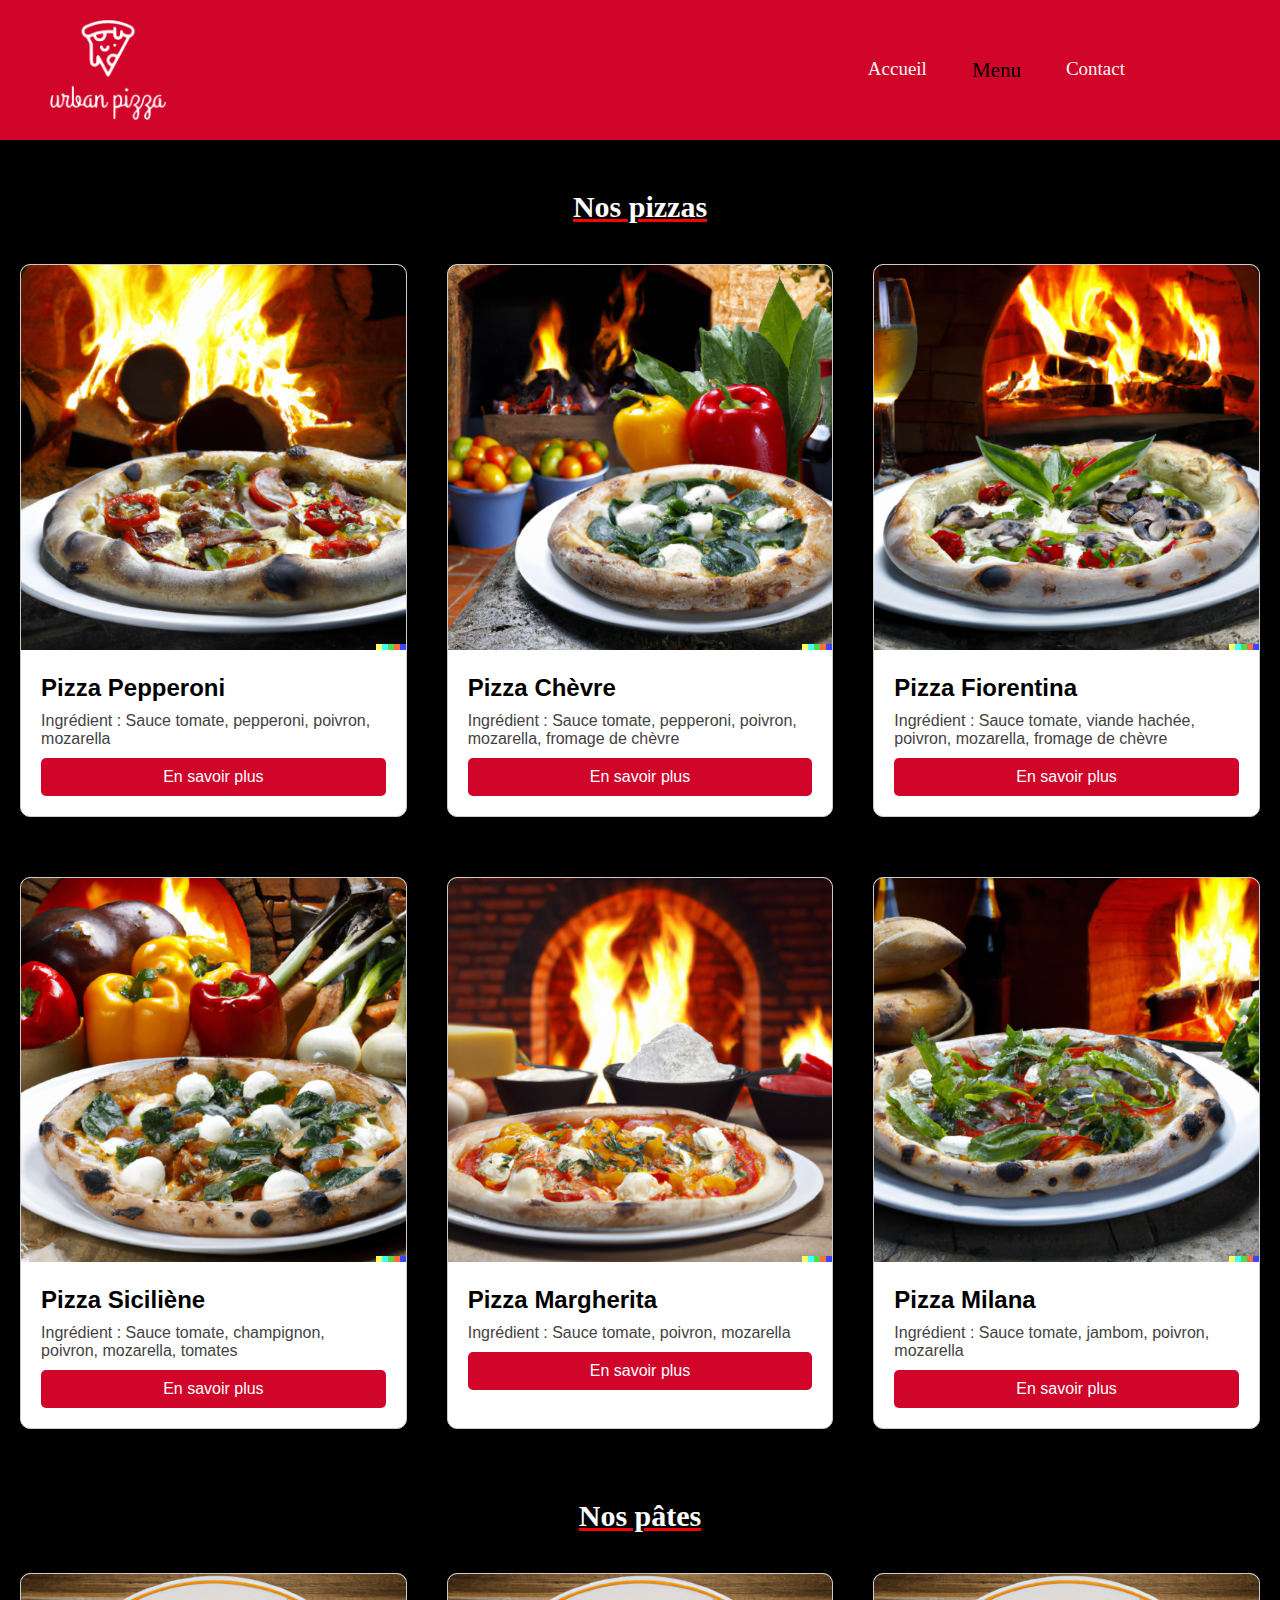
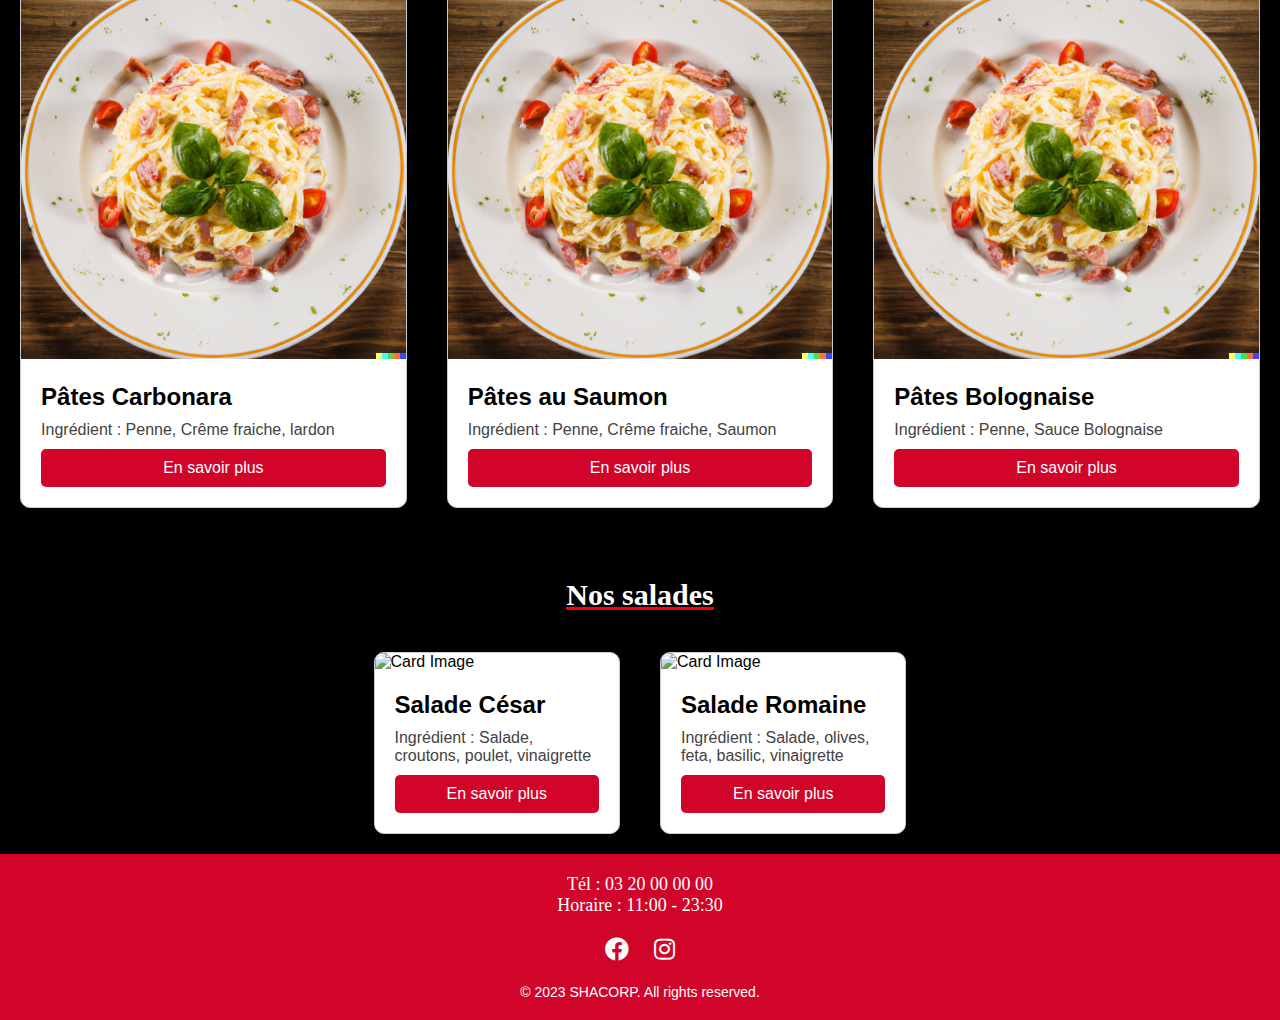
==== menu.html @ b03056e8 "Add files via upload" ====
<!DOCTYPE html>
<html lang="en">
<head>
    <meta charset="UTF-8">
    <meta name="viewport" content="width=device-width, initial-scale=1.0">
    <title>Urban Pizza</title>
    
    <link rel="stylesheet" href="https://cdnjs.cloudflare.com/ajax/libs/font-awesome/5.15.3/css/all.min.css">
    <link rel="stylesheet" href="https://cdnjs.cloudflare.com/ajax/libs/font-awesome/5.15.3/css/all.min.css">
    <script src="https://code.jquery.com/jquery-3.6.0.min.js"></script>
<script>
  function toggleNav() {
    var navMenu = document.getElementById("navMenu");
    if (navMenu.style.display === "flex") {
        navMenu.style.display = "none";
    } else {
        navMenu.style.display = "flex";
    }
}

$(document).ready(function () {
            $("a").on("click", function (event) {
                if (this.hash !== "") {
                    event.preventDefault();
                    var hash = this.hash;
                    $('html, body').animate({
                        scrollTop: $(hash).offset().top
                    }, 800, function () {
                        window.location.hash = hash;
                    });
                }
            });
        });

</script>
<style>
    * {
    margin: 0;
    padding: 0;
    box-sizing: border-box;
}


body, html {
    font-family: 'Noto Sans', sans-serif;
    margin: 0;
    padding: 0;
}


header {
    background-color: #d1042a;
    color: #373131;
    padding: 20px;
    display: flex;
    justify-content: space-between;
    align-items: center;
    position: relative; /* Ajoutez cette ligne pour que le z-index fonctionne correctement */
    width: 100%;
    z-index: 1000;
    transition: background-color 0.3s;
}

.logo {
    margin-left: 30px;
    z-index: 1; /* Assurez-vous que le logo reste au-dessus de la vidéo */
}

/* Ajouter une marge supérieure au main pour compenser la hauteur du header */
main {
    margin-top: 0; /* Ajustez la marge en fonction de la hauteur de votre header */
}

.custom-nav {
    margin-right: 90px;
    z-index: 1;
}

.custom-nav ul {
    list-style: none;
    margin: 0;
    padding: 0;
    display: flex;
}

.custom-nav ul li {
    margin-right: 45px;
}

.custom-nav a {
    color: #f5f5f5;
    font-family: "Futura";
    font-size: 19px;
    text-decoration: none;
}

.custom-nav a:hover {
    text-decoration: none;
    color: #000000;
    font-size: 21px;
}
.custom-nav .active {
    text-decoration: none;
    color: #000000;
    font-size: 21px;
}

.hb{
    display: none;
}






main {
    margin-top: 0; 
}

.np {
    background-color: black;
    height:auto;
    margin: 0; /* Updated to remove margin */
    padding: 0; /* Updated to remove padding */
    display: flex;
    flex-direction: column;
    align-items: center;

}


.np h1 {
    color: white;
    font-family: "Avenir";
    text-decoration: underline red;
    font-size: 30px;
    margin-top: 0; /* Adjusted to remove the top margin */
    padding-top: 50px;
}



@media screen and (max-width: 768px) {
    .custom-nav  {
        display: none;
    }
    
    .logo {
        align-items: center;
        margin: auto; /* Center the logo */
    }

    .hb {
        display: block;
        
        font-size: 30px; /* Adjust the font size for the hamburger icon */
       position: absolute;
       right: 0;
    }
    .hb a{
        color:white;
        text-decoration: none;
    }
   
   

  
}



.presentation {
    background-color: #000000;
    height: auto;
    display: flex;
    flex-direction: column;
    align-items: center; /* Center items horizontally */
    overflow: visible;

}

.presentation h1 {
    color: white;
    font-family: "Avenir";
    text-decoration: underline red;
    font-size: 30px;
    margin-top: 20px;
}


/* Card styles */

.card-container{
    justify-content: center;
    display: flex;
    flex-direction: row;
    flex-wrap: wrap;
}


.card {
    border: 1px solid #ccc;
    border-radius: 10px;
    overflow: hidden;
    width: 300px;
    margin: 20px;
    width: calc(33.33% - 40px); /* 33.33% width for each card with some margin */
    box-shadow: 0 4px 8px rgba(0, 0, 0, 0.1);
    background-color: #ffffff;
    margin-top:40px;
    box-sizing: border-box; /* Include padding and border in the width */
  }
  
  .card img {
    width: 100%;
    height: auto;
  }
  
  .card-content {
    padding: 20px;
  }
  
  .card-title {
    font-size: 1.5em;
    margin-bottom: 10px;
  }
  
  .card-description {
    font-size: 1em;
    color: #444242;
    margin-bottom: 10px;
  }
  
  .card-button {
    display: block;
    padding: 10px 20px;
    background-color: #d1042a;
    color: #fff;
    text-align: center;
    text-decoration: none;
    border-radius: 5px;
  }
  
  .card-button:hover {
    background-color: #ba2d47;
  }
  


  .npates {
    background-color: black;
    height: auto;
    margin: 0; /* Updated to remove margin */
    padding: 0; /* Updated to remove padding */
    display: flex;
    flex-direction: column;
    align-items: center;

}


.npates h1 {
    color: white;
    font-family: "Avenir";
    text-decoration: underline red;
    font-size: 30px;
    margin-top: 0; /* Adjusted to remove the top margin */
    padding-top: 50px;
}

.ns {
    background-color: black;
    height: auto;
    margin: 0; /* Updated to remove margin */
    padding: 0; /* Updated to remove padding */
    display: flex;
    flex-direction: column;
    align-items: center;

}


.ns h1 {
    color: white;
    font-family: "Avenir";
    text-decoration: underline red;
    font-size: 30px;
    margin-top: 0; /* Adjusted to remove the top margin */
    padding-top: 50px;
}

  @media (max-width: 768px) {
    .presentation {
        height: auto;
    }

    .card {
        width: 100%; /* Adjust card width for smaller screens */
    }
}

footer {
    background-color: #d1042a; /* Background color for the footer */
    color: #fff; /* Text color */
    padding: 20px; /* Spacing around the content */
    text-align: center; /* Center-align the content */
}

/* Style for the contact information */
.contact-info {
    font-size: 18px; /* Font size for contact information */
    font-family: "Futura";
}

/* Style for the email link */
.contact-info a {
    color: #fff; /* Link text color */
    text-decoration: none; /* Remove underlines from links */
}
.contact-info a:hover {
    color: #007bff(176, 176, 231); /* Link text color */
    text-decoration: underline; /* Remove underlines from links */
}

/* Style for social media links */
.social-media {
    margin-top: 20px; /* Spacing above social media icons */
}

/* Style for individual social media icons */
.social-icon {
    display: inline-block; /* Display icons in a row */
    margin: 0 10px; /* Spacing between icons */
    font-size: 24px; /* Icon size */
    color: #fff; /* Icon color */
    text-decoration: none; /* Remove underlines from icons */
}

/* Style for the copyright notice */
.copyright {
    margin-top: 20px; /* Spacing above the copyright notice */
    font-size: 14px; /* Font size for copyright text */
}

/* Style for hover effect on social media icons (change color on hover) */
.social-icon:hover {
    color: #007bff; /* Change color on hover (blue in this case) */
}
</style>
   
</head>
<body>
  <header>
    <img src="urban.png" class="logo" alt="Logo" width="auto" height="100px">
    <div class="hb" onclick="toggleNav()">
        <a href="#">&#9776;</a>
    </div>
    <nav class="custom-nav" id="navMenu">
      <ul>
          <li><a href="index.html" >Accueil</a></li>
          <li><a href="menu.html" class="active">Menu</a></li>
          <li><a href="#contact">Contact</a></li>
      </ul>
  </nav>
  
</header>
<main>
    <div class="np">
<h1>Nos pizzas</h1>
<div class="presentation">
   <div class="card-container">
<div class="card">
<img src="DALL·E 2023-09-22 19.22.04 - pizza.png" alt="Card Image">
<div class="card-content">
<h3 class="card-title">Pizza Pepperoni</h3>
<p class="card-description"><span>Ingrédient : </span> Sauce tomate, pepperoni, poivron, mozarella</p>
<a href="#" class="card-button">En savoir plus</a>
</div>
</div>

<div class="card">
    <img src="DALL·E 2023-09-27 17.51.11 - pizza.png" alt="Card Image">
    <div class="card-content">
    <h3 class="card-title">Pizza Chèvre</h3>
    <p class="card-description"><span>Ingrédient : </span>Sauce tomate, pepperoni, poivron, mozarella, fromage de chèvre</p>
    <a href="#" class="card-button">En savoir plus</a>
    </div>
    </div>

    <div class="card">
        <img src="DALL·E 2023-09-27 17.51.51 - pizza.png" alt="Card Image">
        <div class="card-content">
        <h3 class="card-title">Pizza Fiorentina</h3>
        <p class="card-description"><span>Ingrédient : </span> Sauce tomate, viande hachée, poivron, mozarella, fromage de chèvre</p>
        <a href="#" class="card-button">En savoir plus</a>
        </div>
        </div>
    
        <div class="card">
            <img src="DALL·E 2023-09-27 17.51.01 - pizza.png" alt="Card Image">
            <div class="card-content">
            <h3 class="card-title">Pizza Siciliène</h3>
            <p class="card-description"><span>Ingrédient : </span> Sauce tomate, champignon, poivron, mozarella, tomates</p>
            <a href="#" class="card-button">En savoir plus</a>
            </div>
            </div>


<div class="card">
    <img src="DALL·E 2023-09-22 19.22.09 - pizza.png" alt="Card Image">
<div class="card-content">
<h3 class="card-title">Pizza Margherita</h3>
<p class="card-description"><span>Ingrédient : </span> Sauce tomate, poivron, mozarella</p>
<a href="#" class="card-button">En savoir plus</a>
</div>
</div>

<div class="card">
<img src="DALL·E 2023-09-22 19.21.58 - pizza.png" alt="Card Image">

<div class="card-content">
<h3 class="card-title">Pizza Milana </h3>
<p class="card-description"><span>Ingrédient : </span> Sauce tomate, jambom, poivron, mozarella</p>
<a href="#" class="card-button">En savoir plus</a>
</div>
</div>
</div>
</div>
    </div>

    <div class="npates">
        <h1>Nos pâtes</h1>
        <div class="presentation">
           <div class="card-container">
            <!-- Add this inside the .card-container -->
        <div class="card">
        <img src="DALL·E 2023-09-27 18.25.41 - pasta carbonara.png" alt="Card Image">
        <div class="card-content">
        <h3 class="card-title">Pâtes Carbonara</h3>
        <p class="card-description"><span>Ingrédient : </span> Penne, Crême fraiche, lardon </p>
        <a href="#" class="card-button">En savoir plus</a>
        </div>
        </div>
        
        <div class="card">
            <img src="DALL·E 2023-09-27 18.25.41 - pasta carbonara.png" alt="Card Image">
            <div class="card-content">
            <h3 class="card-title">Pâtes au Saumon</h3>
            <p class="card-description"><span>Ingrédient : </span> Penne, Crême fraiche, Saumon</p>
            <a href="#" class="card-button">En savoir plus</a>
            </div>
            </div>
        
        <div class="card">
        <img src="DALL·E 2023-09-27 18.25.41 - pasta carbonara.png" alt="Card Image">
        <div class="card-content">
        <h3 class="card-title">Pâtes Bolognaise </h3>
        <p class="card-description"><span>Ingrédient : </span> Penne, Sauce Bolognaise </p>
        <a href="#" class="card-button">En savoir plus</a>
        </div>
        </div>
        </div>
        </div>
            </div>

            <div class="ns">
                <h1>Nos salades</h1>
                <div class="presentation">
                   <div class="card-container">
                    <!-- Add this inside the .card-container -->
                <div class="card">
                <img src="salad-from-tomatoes-cucumber-red-onions-lettuce-leaves-healthy-summer-vitamin-menu-vegan-vegetable-food-vegetarian-dinner-table.jpg" alt="Card Image">
                <div class="card-content">
                <h3 class="card-title">Salade César</h3>
                <p class="card-description"><span>Ingrédient : </span> Salade, croutons, poulet, vinaigrette</p>
                <a href="#" class="card-button">En savoir plus</a>
                </div>
                </div>
                
                <div class="card">
                    <img src="salad-from-tomatoes-cucumber-red-onions-lettuce-leaves-healthy-summer-vitamin-menu-vegan-vegetable-food-vegetarian-dinner-table.jpg" alt="Card Image">
                    <div class="card-content">
                    <h3 class="card-title">Salade Romaine</h3>
                    <p class="card-description"><span>Ingrédient : </span> Salade, olives, feta, basilic, vinaigrette</p>
                    <a href="#" class="card-button">En savoir plus</a>
                    </div>
                    </div>
              
                </div>
                
                    </div>
</main>

<footer>
  <div class="contact-info">
      <p><span>Tél : </span> 03 20 00 00 00</p>
      <p><span>Horaire :</span> 11:00 - 23:30</p>
  </div>
  
  <div class="social-media">
      <a href="#" class="social-icon" target="_blank" ><i class="fab fa-facebook"></i></a>
      <a href="https://www.instagram.com/shacorp_/" class="social-icon" target="_blank"><i class="fab fa-instagram"></i></a>
  </div>

  <div class="copyright">
      &copy; 2023 SHACORP. All rights reserved.
  </div>
</footer>
</body>
</html>
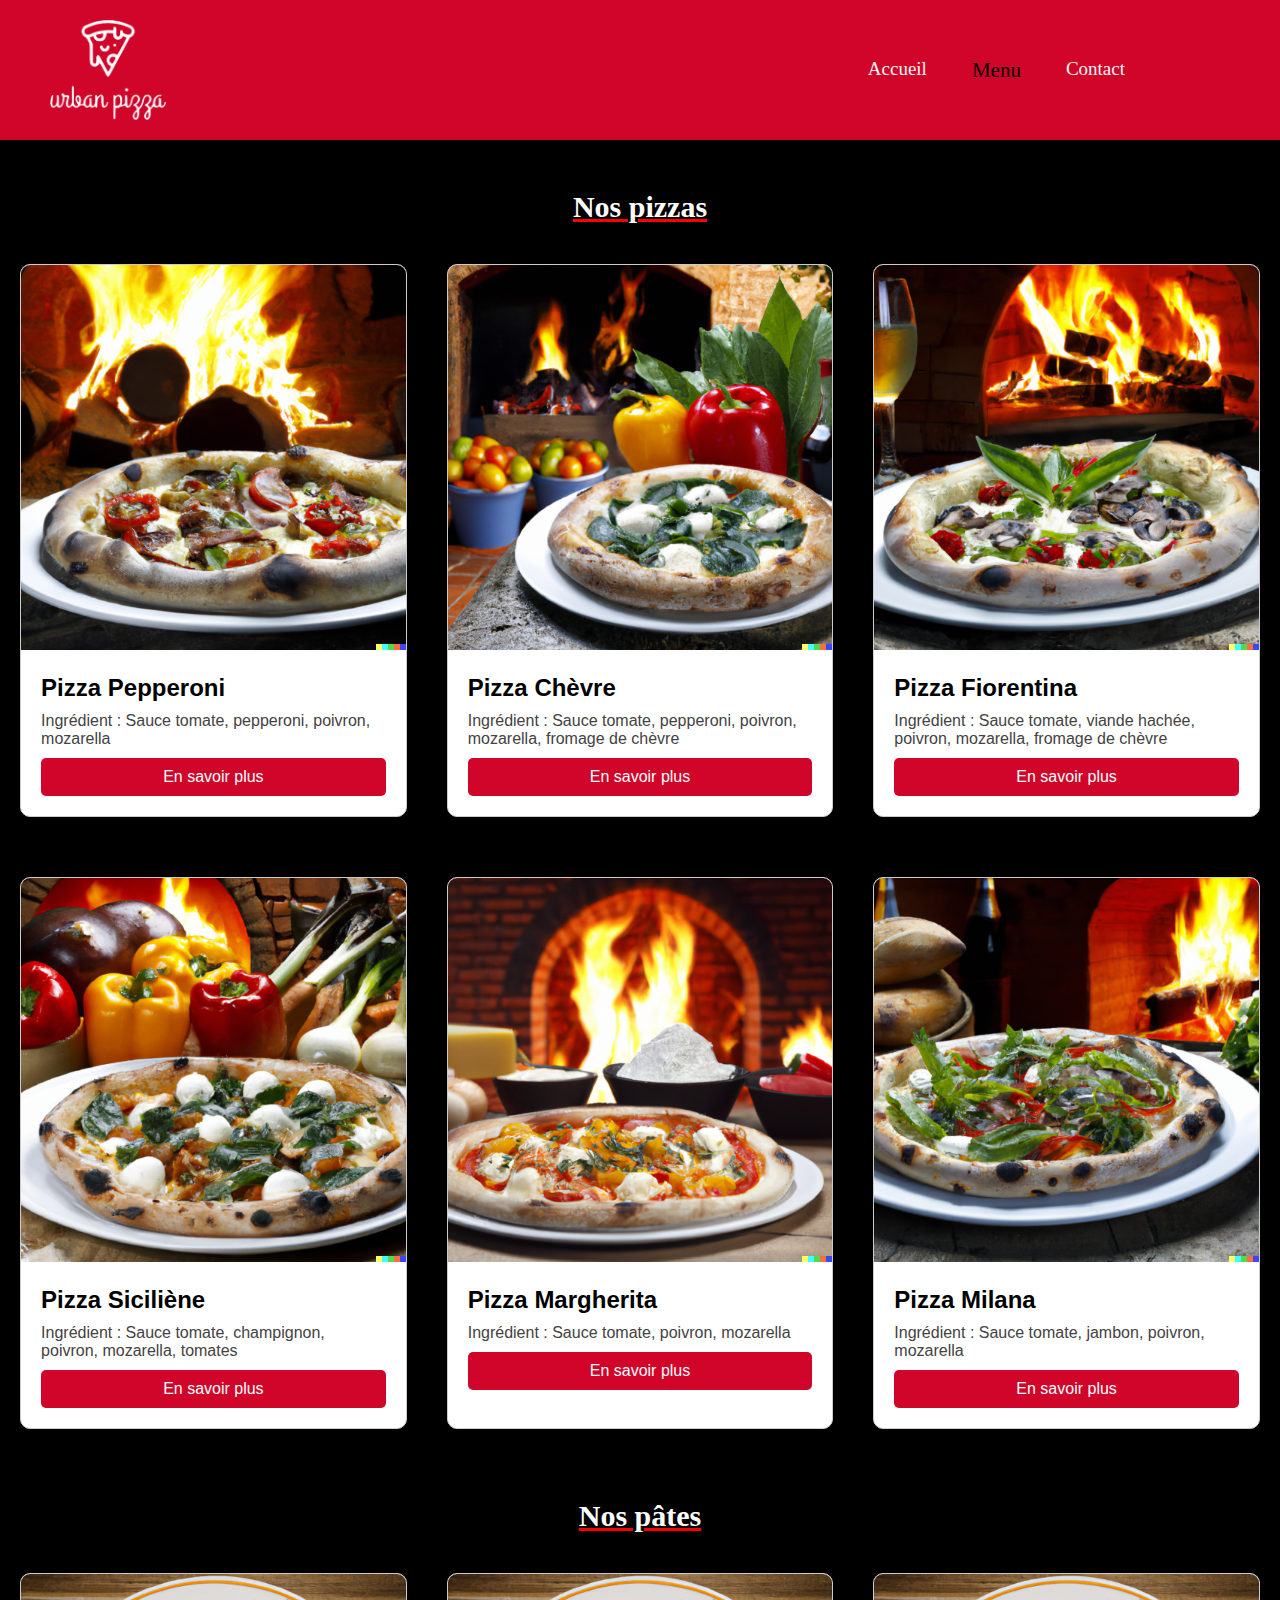
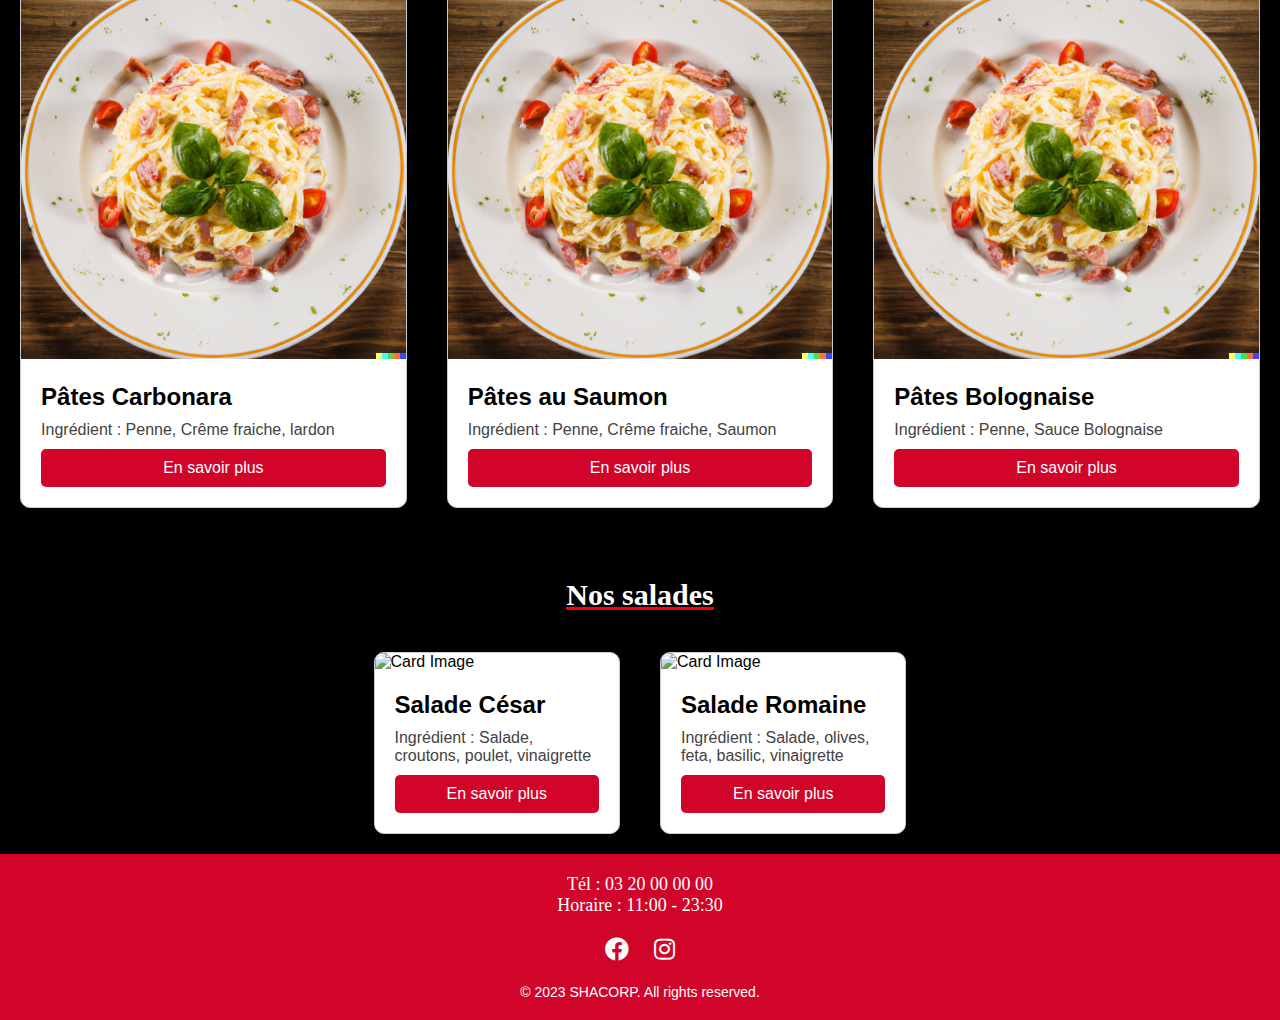
==== commit ed190a6d: "Update menu.html" ====
--- a/menu.html
+++ b/menu.html
@@ -8,31 +8,42 @@
     <link rel="stylesheet" href="https://cdnjs.cloudflare.com/ajax/libs/font-awesome/5.15.3/css/all.min.css">
     <link rel="stylesheet" href="https://cdnjs.cloudflare.com/ajax/libs/font-awesome/5.15.3/css/all.min.css">
     <script src="https://code.jquery.com/jquery-3.6.0.min.js"></script>
-<script>
-  function toggleNav() {
+    <script>
+        function toggleNav() {
     var navMenu = document.getElementById("navMenu");
+    var logo = document.querySelector('.logo');
+
     if (navMenu.style.display === "flex") {
         navMenu.style.display = "none";
+        logo.style.display = "block";  // Show the logo when closing the nav
     } else {
         navMenu.style.display = "flex";
-    }
-}
-
-$(document).ready(function () {
+        logo.style.display = "none";   // Hide the logo when opening the nav
+    }
+}
+
+    
+        $(document).ready(function () {
             $("a").on("click", function (event) {
                 if (this.hash !== "") {
                     event.preventDefault();
-                    var hash = this.hash;
-                    $('html, body').animate({
-                        scrollTop: $(hash).offset().top
-                    }, 800, function () {
-                        window.location.hash = hash;
-                    });
+    
+                    // Check if the clicked link is for contact
+                    if ($(this).attr('id') === 'contact') {
+                        window.location.href = 'index.html' + this.hash;
+                    } else {
+                        var hash = this.hash;
+                        $('html, body').animate({
+                            scrollTop: $(hash).offset().top
+                        }, 800, function () {
+                            window.location.hash = hash;
+                        });
+                    }
                 }
             });
         });
-
-</script>
+    </script>
+    
 <style>
     * {
     margin: 0;
@@ -144,6 +155,7 @@
 @media screen and (max-width: 768px) {
     .custom-nav  {
         display: none;
+        font-size: 13px;
     }
     
     .logo {
@@ -153,7 +165,6 @@
 
     .hb {
         display: block;
-        
         font-size: 30px; /* Adjust the font size for the hamburger icon */
        position: absolute;
        right: 0;
@@ -162,7 +173,9 @@
         color:white;
         text-decoration: none;
     }
-   
+    .body{
+    overflow: hidden;
+   }
    
 
   
@@ -360,7 +373,7 @@
       <ul>
           <li><a href="index.html" >Accueil</a></li>
           <li><a href="menu.html" class="active">Menu</a></li>
-          <li><a href="#contact">Contact</a></li>
+          <li><a href="index.html#contact" id="contact">Contact</a></li>
       </ul>
   </nav>
   
@@ -421,7 +434,7 @@
 
 <div class="card-content">
 <h3 class="card-title">Pizza Milana </h3>
-<p class="card-description"><span>Ingrédient : </span> Sauce tomate, jambom, poivron, mozarella</p>
+<p class="card-description"><span>Ingrédient : </span> Sauce tomate, jambon, poivron, mozarella</p>
 <a href="#" class="card-button">En savoir plus</a>
 </div>
 </div>
@@ -508,4 +521,4 @@
   </div>
 </footer>
 </body>
-</html>+</html>
